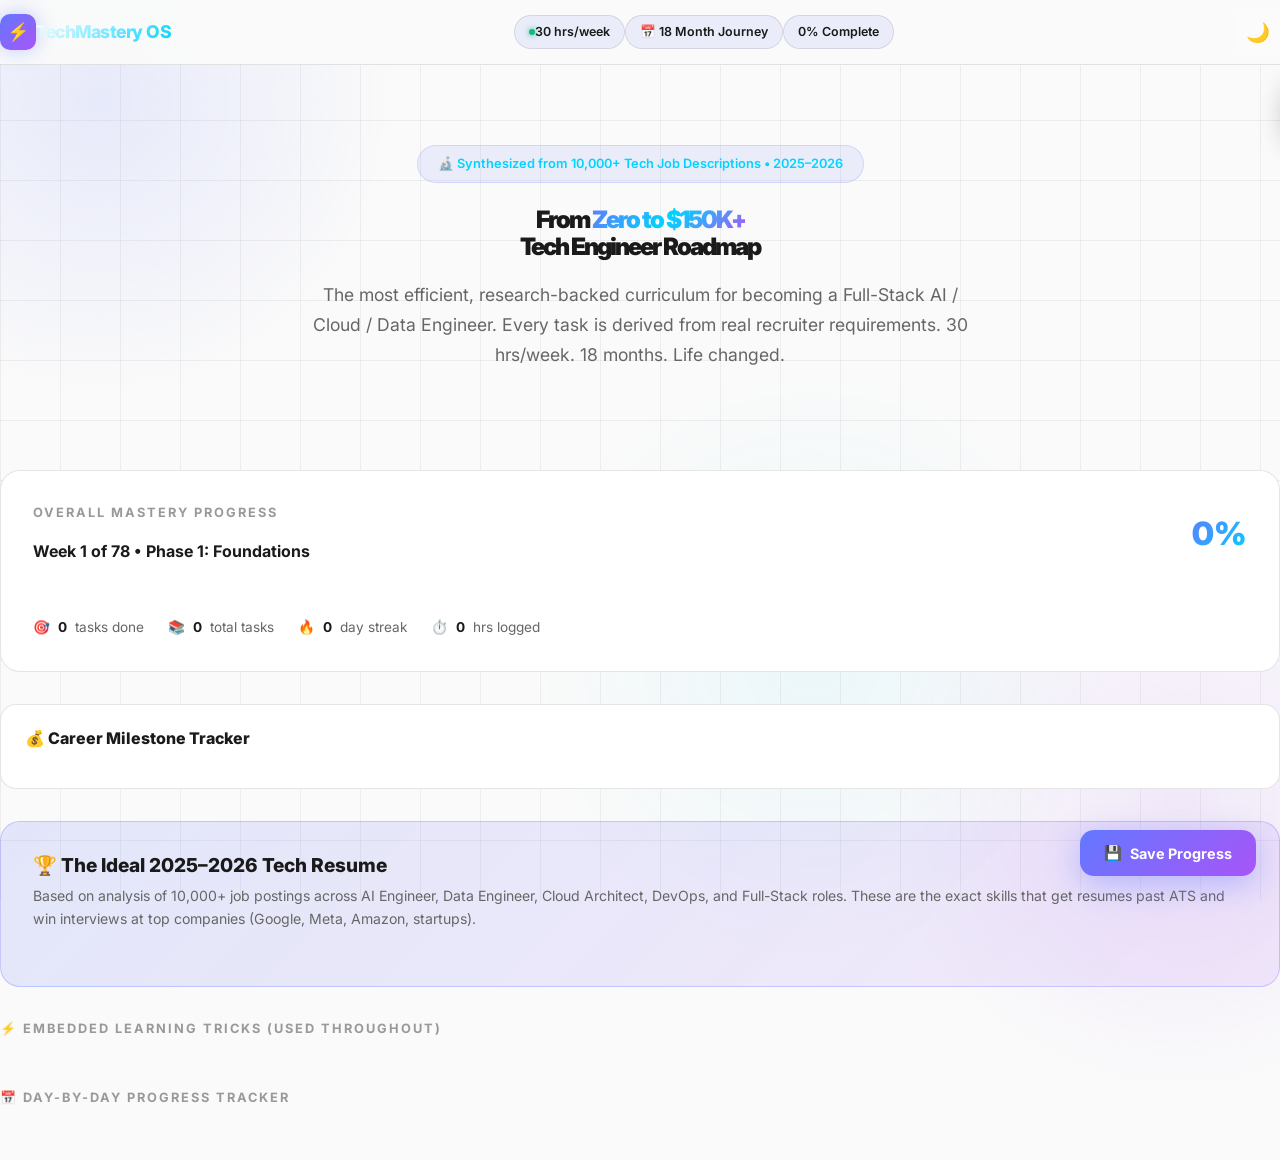
==== index.html @ 1a25169f "refactor: Modularize codebase into organized components..." ====
<!DOCTYPE html>
<html lang="en">
<head>
  <meta charset="UTF-8" />
  <meta name="viewport" content="width=device-width, initial-scale=1.0" />
  <meta name="description" content="Day-by-day tech learning tracker built from analysis of 10,000+ job descriptions. Go from zero to professional tech engineer in 18 months at 30hrs/week." />
  <title>Tech Mastery Tracker | From Zero to $150K+ Engineer</title>
  
  <!-- Fonts -->
  <link rel="preconnect" href="https://fonts.googleapis.com" />
  <link href="https://fonts.googleapis.com/css2?family=Inter:wght@300;400;500;600;700;800;900&family=JetBrains+Mono:wght@400;500;700&display=swap" rel="stylesheet" />
  
  <!-- Stylesheets -->
  <link rel="stylesheet" href="base.css" />
  <link rel="stylesheet" href="layout.css" />
  <link rel="stylesheet" href="components.css" />
  <link rel="stylesheet" href="animations.css" />
  <link rel="stylesheet" href="theme.css" />
  <link rel="stylesheet" href="responsive.css" />
</head>
<body>

<!-- Background Elements -->
<div class="bg-grid"></div>
<div class="bg-glow bg-glow-1"></div>
<div class="bg-glow bg-glow-2"></div>
<div class="bg-glow bg-glow-3"></div>

<!-- Toast Notification -->
<div class="toast" id="toast" role="status" aria-live="polite">✅ Progress saved!</div>

<!-- Header -->
<header role="banner">
  <div class="header-inner">
    <div class="logo">
      <div class="logo-icon">⚡</div>
      <span class="logo-text">TechMastery OS</span>
    </div>
    <div class="header-stats">
      <div class="stat-chip"><span class="dot"></span> 30 hrs/week</div>
      <div class="stat-chip">📅 18 Month Journey</div>
      <div class="stat-chip" id="headerProgress">0% Complete</div>
    </div>
    <button class="theme-toggle" id="themeToggle" aria-label="Toggle dark/light mode">
      <span class="theme-icon">🌙</span>
    </button>
  </div>
</header>

<!-- Main Content -->
<div class="container">

  <!-- Hero Section -->
  <section class="hero" role="main">
    <div class="hero-badge">🔬 Synthesized from 10,000+ Tech Job Descriptions • 2025–2026</div>
    <h1>From <span class="gradient">Zero to $150K+</span><br/>Tech Engineer Roadmap</h1>
    <p>The most efficient, research-backed curriculum for becoming a Full-Stack AI / Cloud / Data Engineer. Every task is derived from real recruiter requirements. 30 hrs/week. 18 months. Life changed.</p>
  </section>

  <!-- Overall Progress -->
  <div class="overall-progress">
    <div class="progress-header">
      <div>
        <div class="section-title">Overall Mastery Progress</div>
        <div class="progress-title" id="progressLabel">Week 1 of 78 • Phase 1: Foundations</div>
      </div>
      <div class="progress-pct" id="progressPct">0%</div>
    </div>
    <div class="progress-bar-wrap">
      <div class="progress-bar-fill" id="progressBar" style="width:0%"></div>
    </div>
    <div class="progress-meta">
      <div class="progress-meta-item">🎯 <strong id="completedTasks">0</strong> tasks done</div>
      <div class="progress-meta-item">📚 <strong id="totalTasks">0</strong> total tasks</div>
      <div class="progress-meta-item">🔥 <strong id="streakCount">0</strong> day streak</div>
      <div class="progress-meta-item">⏱️ <strong id="hoursLogged">0</strong> hrs logged</div>
    </div>
  </div>

  <!-- Salary Milestones -->
  <div class="salary-track">
    <h3>💰 Career Milestone Tracker</h3>
    <div class="milestones" id="milestoneGrid"></div>
  </div>

  <!-- Resume Skills Banner -->
  <div class="resume-banner">
    <h2>🏆 The Ideal 2025–2026 Tech Resume</h2>
    <p>Based on analysis of 10,000+ job postings across AI Engineer, Data Engineer, Cloud Architect, DevOps, and Full-Stack roles. These are the exact skills that get resumes past ATS and win interviews at top companies (Google, Meta, Amazon, startups).</p>
    <div class="skills-grid" id="skillsGrid"></div>
  </div>

  <!-- Learning Tricks -->
  <div class="section-title">⚡ Embedded Learning Tricks (Used Throughout)</div>
  <div class="tricks-grid" id="tricksGrid"></div>

  <!-- Phase Tabs -->
  <div class="section-title">📅 Day-by-Day Progress Tracker</div>
  <div class="tabs-wrap" id="tabsWrap"></div>

  <!-- Phase Content -->
  <div id="phaseContent"></div>

</div>

<!-- Floating Save Button -->
<button class="floating-save" id="saveBtn" aria-label="Save progress">
  <span class="save-pulse">💾</span> Save Progress
</button>

<!-- Scripts -->
<script src="js/utils.js"></script>
<script src="js/storage.js"></script>
<script src="js/ui.js"></script>
<script src="js/tracker.js"></script>
</body>
</html>
---- base.css ----
/* ═══════════════════════════════════════════════════════════════
   BASE STYLES - Core typography, resets, and CSS variables
   ═══════════════════════════════════════════════════════════════ */

:root {
  --bg-primary: #05070f;
  --bg-secondary: #0b0f1e;
  --bg-card: #0f1629;
  --bg-card-hover: #141c35;
  --border: rgba(99, 120, 255, 0.15);
  --border-glow: rgba(99, 120, 255, 0.4);
  --accent-blue: #6378ff;
  --accent-cyan: #00d4ff;
  --accent-violet: #a855f7;
  --accent-green: #10b981;
  --accent-orange: #f59e0b;
  --accent-red: #ef4444;
  --text-primary: #e8eaf6;
  --text-secondary: #8892b0;
  --text-muted: #4a5568;
  --phase1: #6378ff;
  --phase2: #00d4ff;
  --phase3: #a855f7;
  --phase4: #10b981;
  --phase5: #f59e0b;
  --phase6: #ef4444;
  --font-primary: 'Inter', sans-serif;
  --font-mono: 'JetBrains Mono', monospace;
  --transition-fast: 0.15s ease;
  --transition-base: 0.2s ease;
  --transition-smooth: 0.3s cubic-bezier(0.4, 0, 0.2, 1);
}

* { box-sizing: border-box; margin: 0; padding: 0; }

html { scroll-behavior: smooth; -webkit-font-smoothing: antialiased; -moz-osx-font-smoothing: grayscale; }

body {
  font-family: var(--font-primary);
  background: var(--bg-primary);
  color: var(--text-primary);
  min-height: 100vh;
  overflow-x: hidden;
  line-height: 1.6;
}

h1, h2, h3, h4, h5, h6 { line-height: 1.2; font-weight: 700; }

a { color: var(--accent-blue); text-decoration: none; transition: color var(--transition-base); }
a:hover { color: var(--accent-cyan); }
a:focus-visible { outline: 2px solid var(--accent-blue); outline-offset: 2px; }

button, [role="button"] { font-family: inherit; border: none; background: none; cursor: pointer; transition: all var(--transition-base); }
button:focus-visible { outline: 2px solid var(--accent-blue); outline-offset: 2px; }

img { max-width: 100%; height: auto; display: block; }

::-webkit-scrollbar { width: 8px; height: 8px; }
::-webkit-scrollbar-track { background: var(--bg-secondary); }
::-webkit-scrollbar-thumb { background: var(--border-glow); border-radius: 4px; }
::-webkit-scrollbar-thumb:hover { background: var(--accent-blue); }

.hidden { display: none !important; }

.gradient {
  background: linear-gradient(135deg, var(--accent-blue), var(--accent-cyan), var(--accent-violet));
  -webkit-background-clip: text;
  -webkit-text-fill-color: transparent;
  background-clip: text;
}
---- layout.css ----
/* ═══════════════════════════════════════════════════════════════
   LAYOUT STYLES - Grid, containers, header, footer
   ═══════════════════════════════════════════════════════════════ */

/* Animated Background */
.bg-grid {
  position: fixed;
  inset: 0;
  background-image:
    linear-gradient(rgba(99,120,255,0.04) 1px, transparent 1px),
    linear-gradient(90deg, rgba(99,120,255,0.04) 1px, transparent 1px);
  background-size: 60px 60px;
  z-index: 0;
  pointer-events: none;
}

.bg-glow {
  position: fixed;
  width: 600px;
  height: 600px;
  border-radius: 50%;
  pointer-events: none;
  z-index: 0;
}

.bg-glow-1 { top: -200px; left: -200px; background: radial-gradient(circle, rgba(99,120,255,0.12) 0%, transparent 70%); }
.bg-glow-2 { bottom: -200px; right: -200px; background: radial-gradient(circle, rgba(168,85,247,0.1) 0%, transparent 70%); }
.bg-glow-3 { top: 40%; left: 40%; background: radial-gradient(circle, rgba(0,212,255,0.06) 0%, transparent 70%); }

/* Main Container */
.container {
  position: relative;
  z-index: 1;
  max-width: 1400px;
  margin: 0 auto;
  padding: 0 var(--spacing-lg);
}

@media (max-width: 768px) {
  .container {
    padding: 0 var(--spacing-md);
  }
}

/* Header */
header {
  background: rgba(5,7,15,0.9);
  backdrop-filter: blur(20px);
  border-bottom: 1px solid var(--border);
  position: sticky;
  top: 0;
  z-index: 100;
  padding: 0 var(--spacing-lg);
}

.header-inner {
  max-width: 1400px;
  margin: 0 auto;
  display: flex;
  align-items: center;
  justify-content: space-between;
  height: 64px;
}

/* Logo */
.logo {
  display: flex;
  align-items: center;
  gap: var(--spacing-md);
  font-weight: 800;
  font-size: 1.1rem;
  letter-spacing: -0.5px;
}

.logo-icon {
  width: 36px;
  height: 36px;
  background: linear-gradient(135deg, var(--accent-blue), var(--accent-violet));
  border-radius: 10px;
  display: flex;
  align-items: center;
  justify-content: center;
  font-size: 18px;
  box-shadow: 0 0 20px rgba(99,120,255,0.4);
  flex-shrink: 0;
}

.logo-text {
  background: linear-gradient(135deg, #fff, var(--accent-cyan));
  -webkit-background-clip: text;
  -webkit-text-fill-color: transparent;
  background-clip: text;
}

/* Header Stats */
.header-stats {
  display: flex;
  gap: var(--spacing-lg);
  align-items: center;
}

.stat-chip {
  display: flex;
  align-items: center;
  gap: var(--spacing-sm);
  background: rgba(99,120,255,0.1);
  border: 1px solid var(--border);
  border-radius: 20px;
  padding: 6px 14px;
  font-size: 0.78rem;
  font-weight: 600;
}

.stat-chip .dot {
  width: 6px;
  height: 6px;
  border-radius: 50%;
  background: var(--accent-green);
  box-shadow: 0 0 6px var(--accent-green);
  animation: pulse 2s infinite;
}

/* Theme Toggle */
.theme-toggle {
  background: rgba(255,255,255,0.1);
  border-radius: var(--radius-md);
  padding: 6px 10px;
  font-size: 1.2rem;
  transition: all var(--transition-base);
}

.theme-toggle:hover {
  background: rgba(99,120,255,0.2);
}

/* Responsive Header */
@media (max-width: 768px) {
  .header-inner {
    height: 56px;
  }
  
  .header-stats {
    display: none;
  }
  
  .stat-chip {
    padding: 4px 10px;
    font-size: 0.7rem;
  }
}

/* Hero Section */
.hero {
  padding: 80px 0 60px;
  text-align: center;
  position: relative;
  z-index: 1;
}

.hero h1 {
  font-weight: 900;
  line-height: 1.1;
  letter-spacing: -2px;
  margin-bottom: 20px;
  animation: fadeInUp 0.6s 0.1s both ease;
}

.hero p {
  font-size: 1.1rem;
  color: var(--text-secondary);
  max-width: 660px;
  margin: 0 auto 40px;
  line-height: 1.7;
  animation: fadeInUp 0.6s 0.2s both ease;
}

@media (max-width: 768px) {
  .hero {
    padding: 60px 0 40px;
  }
  
  .hero h1 {
    font-size: 2rem;
  }
  
  .hero p {
    font-size: 1rem;
  }
}

/* Section Title */
.section-title {
  font-size: 0.8rem;
  font-weight: 700;
  text-transform: uppercase;
  letter-spacing: 2px;
  color: var(--text-muted);
  margin-bottom: 16px;
}
---- components.css ----
/* ═══════════════════════════════════════════════════════════════
   COMPONENT STYLES - Buttons, cards, badges, tags, lists
   ═══════════════════════════════════════════════════════════════ */

/* Hero Badge */
.hero-badge {
  display: inline-flex;
  align-items: center;
  gap: 8px;
  background: rgba(99,120,255,0.1);
  border: 1px solid var(--border-glow);
  border-radius: 20px;
  padding: 8px 20px;
  font-size: 0.8rem;
  font-weight: 600;
  color: var(--accent-cyan);
  margin-bottom: 24px;
  animation: fadeInDown 0.6s ease;
}

/* Overall Progress */
.overall-progress {
  background: var(--bg-card);
  border: 1px solid var(--border);
  border-radius: 20px;
  padding: 32px;
  margin-bottom: 32px;
  animation: fadeInUp 0.6s 0.3s both ease;
}

.progress-header {
  display: flex;
  justify-content: space-between;
  align-items: center;
  margin-bottom: 20px;
  flex-wrap: wrap;
  gap: 12px;
}

.progress-title {
  font-size: 1rem;
  font-weight: 700;
  color: var(--text-primary);
}

.progress-pct {
  font-size: 2rem;
  font-weight: 900;
  background: linear-gradient(135deg, var(--accent-blue), var(--accent-cyan));
  -webkit-background-clip: text;
  -webkit-text-fill-color: transparent;
  background-clip: text;
}

.progress-bar-wrap {
  background: rgba(255,255,255,0.05);
  border-radius: 99px;
  height: 12px;
  overflow: hidden;
  margin-bottom: 20px;
}

.progress-bar-fill {
  height: 100%;
  border-radius: 99px;
  background: linear-gradient(90deg, var(--accent-blue), var(--accent-cyan));
  box-shadow: 0 0 20px rgba(0,212,255,0.4);
  transition: width 0.8s cubic-bezier(0.4,0,0.2,1);
}

.progress-meta {
  display: flex;
  gap: 24px;
  flex-wrap: wrap;
}

.progress-meta-item {
  display: flex;
  align-items: center;
  gap: 8px;
  font-size: 0.85rem;
  color: var(--text-secondary);
}

.progress-meta-item strong {
  color: var(--text-primary);
  font-weight: 700;
}

/* Resume Banner */
.resume-banner {
  background: linear-gradient(135deg, rgba(99,120,255,0.15), rgba(168,85,247,0.1));
  border: 1px solid rgba(99,120,255,0.3);
  border-radius: 20px;
  padding: 32px;
  margin-bottom: 32px;
  animation: fadeInUp 0.6s 0.2s both ease;
}

.resume-banner h2 {
  font-size: 1.2rem;
  font-weight: 800;
  margin-bottom: 8px;
}

.resume-banner p {
  color: var(--text-secondary);
  font-size: 0.88rem;
  margin-bottom: 24px;
  line-height: 1.6;
}

/* Skills Grid */
.skills-grid {
  display: grid;
  grid-template-columns: repeat(auto-fill, minmax(200px, 1fr));
  gap: 16px;
}

.skill-category {
  background: rgba(0,0,0,0.3);
  border-radius: 12px;
  padding: 16px;
  border: 1px solid var(--border);
}

.skill-category h4 {
  font-size: 0.72rem;
  font-weight: 700;
  text-transform: uppercase;
  letter-spacing: 1.5px;
  margin-bottom: 10px;
}

.skill-tags {
  display: flex;
  flex-wrap: wrap;
  gap: 6px;
}

.skill-tag {
  font-size: 0.73rem;
  font-weight: 600;
  padding: 3px 10px;
  border-radius: 99px;
  background: rgba(255,255,255,0.07);
  border: 1px solid rgba(255,255,255,0.1);
  color: var(--text-secondary);
  font-family: var(--font-mono);
}

.skill-tag.hot {
  background: rgba(99,120,255,0.15);
  border-color: rgba(99,120,255,0.3);
  color: var(--accent-cyan);
}

/* Tricks Grid */
.tricks-grid {
  display: grid;
  grid-template-columns: repeat(auto-fill, minmax(240px, 1fr));
  gap: 16px;
  margin-bottom: 32px;
}

.trick-card {
  background: var(--bg-card);
  border: 1px solid var(--border);
  border-radius: 16px;
  padding: 20px;
  transition: transform var(--transition-base), border-color var(--transition-base), box-shadow var(--transition-base);
}

.trick-card:hover {
  transform: translateY(-3px);
  border-color: var(--border-glow);
  box-shadow: 0 8px 32px rgba(99,120,255,0.15);
}

.trick-icon {
  font-size: 1.8rem;
  margin-bottom: 12px;
}

.trick-card h4 {
  font-size: 0.9rem;
  font-weight: 700;
  margin-bottom: 6px;
}

.trick-card p {
  font-size: 0.8rem;
  color: var(--text-secondary);
  line-height: 1.6;
}

/* Tabs */
.tabs-wrap {
  display: flex;
  gap: 8px;
  overflow-x: auto;
  padding-bottom: 4px;
  margin-bottom: 32px;
  scrollbar-width: thin;
  scrollbar-color: var(--border-glow) transparent;
}

.tabs-wrap::-webkit-scrollbar {
  height: 4px;
}

.tabs-wrap::-webkit-scrollbar-track {
  background: transparent;
}

.tabs-wrap::-webkit-scrollbar-thumb {
  background: var(--border-glow);
  border-radius: 2px;
}

.tab-btn {
  flex-shrink: 0;
  padding: 10px 20px;
  border-radius: 10px;
  border: 1px solid var(--border);
  background: var(--bg-card);
  color: var(--text-secondary);
  font-size: 0.83rem;
  font-weight: 600;
  cursor: pointer;
  transition: all var(--transition-base);
  white-space: nowrap;
}

.tab-btn:hover {
  color: var(--text-primary);
  border-color: var(--border-glow);
}

.tab-btn.active {
  background: linear-gradient(135deg, var(--accent-blue), var(--accent-violet));
  border-color: transparent;
  color: white;
  box-shadow: 0 4px 20px rgba(99,120,255,0.3);
}

/* Salary Track */
.salary-track {
  background: var(--bg-card);
  border: 1px solid var(--border);
  border-radius: 16px;
  padding: 24px;
  margin-bottom: 32px;
}

.salary-track h3 {
  font-size: 1rem;
  font-weight: 800;
  margin-bottom: 16px;
}

.milestones {
  display: grid;
  grid-template-columns: repeat(auto-fill, minmax(200px, 1fr));
  gap: 12px;
}

.milestone {
  background: rgba(0,0,0,0.3);
  border-radius: 12px;
  padding: 16px;
  border: 1px solid var(--border);
  position: relative;
  overflow: hidden;
}

.milestone.unlocked {
  border-color: rgba(16,185,129,0.3);
}

.milestone-phase {
  font-size: 0.68rem;
  font-weight: 700;
  text-transform: uppercase;
  letter-spacing: 1px;
  margin-bottom: 4px;
}

.milestone-title {
  font-size: 0.85rem;
  font-weight: 700;
  margin-bottom: 4px;
}

.milestone-salary {
  font-size: 1.2rem;
  font-weight: 900;
}

.milestone-time {
  font-size: 0.72rem;
  color: var(--text-muted);
  margin-top: 4px;
}

.milestone-lock {
  position: absolute;
  top: 12px;
  right: 12px;
  font-size: 1rem;
  opacity: 0.4;
}

/* Floating Save Button */
.floating-save {
  position: fixed;
  bottom: 24px;
  right: 24px;
  z-index: 200;
  background: linear-gradient(135deg, var(--accent-blue), var(--accent-violet));
  border: none;
  border-radius: 14px;
  padding: 14px 24px;
  color: white;
  font-weight: 700;
  font-size: 0.9rem;
  cursor: pointer;
  box-shadow: 0 8px 32px rgba(99,120,255,0.4);
  display: flex;
  align-items: center;
  gap: 8px;
  transition: transform var(--transition-base), box-shadow var(--transition-base);
}

.floating-save:hover {
  transform: translateY(-2px);
  box-shadow: 0 12px 40px rgba(99,120,255,0.5);
}

.save-pulse {
  animation: savePulse 2s infinite;
}

@keyframes savePulse {
  0%, 100% { opacity: 1; }
  50% { opacity: 0.6; }
}

/* Toast Notification */
.toast {
  position: fixed;
  top: 80px;
  right: 24px;
  z-index: 300;
  background: var(--bg-card);
  border: 1px solid var(--accent-green);
  border-radius: 12px;
  padding: 14px 20px;
  color: var(--accent-green);
  font-weight: 600;
  font-size: 0.88rem;
  display: flex;
  align-items: center;
  gap: 10px;
  box-shadow: 0 8px 32px rgba(0,0,0,0.4);
  transform: translateX(120%);
  transition: transform 0.3s cubic-bezier(0.4,0,0.2,1);
}

.toast.show {
  transform: translateX(0);
}

/* Tab Panels */
.tab-panel {
  display: none;
}

.tab-panel.active {
  display: block;
}
---- animations.css ----
/* ═══════════════════════════════════════════════════════════════
   ANIMATIONS - Keyframes and animation utilities
   ═══════════════════════════════════════════════════════════════ */

@keyframes fadeInUp {
  from {
    opacity: 0;
    transform: translateY(24px);
  }
  to {
    opacity: 1;
    transform: translateY(0);
  }
}

@keyframes fadeInDown {
  from {
    opacity: 0;
    transform: translateY(-16px);
  }
  to {
    opacity: 1;
    transform: translateY(0);
  }
}

@keyframes pulse {
  0%, 100% {
    opacity: 1;
    transform: scale(1);
  }
  50% {
    opacity: 0.6;
    transform: scale(0.8);
  }
}

@keyframes expandIn {
  from {
    opacity: 0;
    transform: translateY(-6px);
  }
  to {
    opacity: 1;
    transform: translateY(0);
  }
}

@keyframes slideIn {
  from {
    opacity: 0;
    transform: translateX(-10px);
  }
  to {
    opacity: 1;
    transform: translateX(0);
  }
}

@keyframes scaleIn {
  from {
    opacity: 0;
    transform: scale(0.95);
  }
  to {
    opacity: 1;
    transform: scale(1);
  }
}

/* Respect prefers-reduced-motion */
@media (prefers-reduced-motion: reduce) {
  *,
  *::before,
  *::after {
    animation-duration: 0.01ms !important;
    animation-iteration-count: 1 !important;
    transition-duration: 0.01ms !important;
    scroll-behavior: auto !important;
  }
}

/* Phase Header */
.phase-header {
  display: flex;
  align-items: flex-start;
  gap: 20px;
  background: var(--bg-card);
  border: 1px solid var(--border);
  border-radius: 16px;
  padding: 24px;
  margin-bottom: 24px;
}

.phase-badge {
  min-width: 56px;
  height: 56px;
  border-radius: 14px;
  display: flex;
  align-items: center;
  justify-content: center;
  font-size: 1.6rem;
  font-weight: 900;
  flex-shrink: 0;
}

.phase-meta h3 {
  font-size: 1.2rem;
  font-weight: 800;
  margin-bottom: 4px;
}

.phase-meta p {
  color: var(--text-secondary);
  font-size: 0.85rem;
  line-height: 1.6;
}

.phase-chips {
  display: flex;
  flex-wrap: wrap;
  gap: 8px;
  margin-top: 12px;
}

.phase-chip {
  font-size: 0.75rem;
  font-weight: 600;
  padding: 4px 12px;
  border-radius: 20px;
}

/* Week Card */
.week-card {
  background: var(--bg-card);
  border: 1px solid var(--border);
  border-radius: 16px;
  margin-bottom: 16px;
  overflow: hidden;
  transition: border-color var(--transition-base), box-shadow var(--transition-base);
}

.week-card:hover {
  border-color: var(--border-glow);
  box-shadow: 0 4px 24px rgba(99,120,255,0.1);
}

.week-card.completed {
  border-color: rgba(16,185,129,0.3);
}

.week-header {
  display: flex;
  align-items: center;
  gap: 16px;
  padding: 18px 24px;
  cursor: pointer;
  transition: background var(--transition-fast);
}

.week-header:hover {
  background: rgba(255,255,255,0.02);
}

.week-num {
  min-width: 44px;
  height: 44px;
  border-radius: 12px;
  display: flex;
  align-items: center;
  justify-content: center;
  font-size: 0.8rem;
  font-weight: 800;
  font-family: var(--font-mono);
  flex-shrink: 0;
}

.week-title {
  flex: 1;
}

.week-title h4 {
  font-size: 0.95rem;
  font-weight: 700;
  margin-bottom: 2px;
}

.week-title p {
  font-size: 0.78rem;
  color: var(--text-secondary);
}

.week-progress {
  display: flex;
  align-items: center;
  gap: 10px;
  min-width: 100px;
}

.week-pct {
  font-size: 0.82rem;
  font-weight: 700;
  color: var(--text-secondary);
  min-width: 36px;
  text-align: right;
}

.week-bar {
  flex: 1;
  height: 6px;
  background: rgba(255,255,255,0.06);
  border-radius: 99px;
  overflow: hidden;
}

.week-bar-fill {
  height: 100%;
  border-radius: 99px;
  transition: width 0.5s ease;
}

.chevron {
  transition: transform var(--transition-base);
  color: var(--text-muted);
  font-size: 1rem;
}

.week-card.open .chevron {
  transform: rotate(90deg);
}

/* Day List */
.day-list {
  border-top: 1px solid var(--border);
}

.day-item {
  flex-direction: column;
  align-items: stretch;
  padding: 0;
  cursor: default;
}

.day-item:hover {
  background: transparent;
}

.day-item-header {
  display: flex;
  align-items: flex-start;
  gap: 16px;
  padding: 16px 24px 16px 60px;
  cursor: pointer;
  transition: background var(--transition-fast);
}

.day-item-header:hover {
  background: rgba(255,255,255,0.025);
}

.day-expand-panel {
  display: none;
  border-top: 1px solid rgba(255,255,255,0.05);
  padding: 20px 24px 24px 84px;
  background: rgba(0,0,0,0.25);
  animation: expandIn 0.22s ease;
}

.day-item.open .day-expand-panel {
  display: block;
}

.day-check {
  min-width: 22px;
  height: 22px;
  border-radius: 6px;
  border: 2px solid rgba(255,255,255,0.15);
  cursor: pointer;
  display: flex;
  align-items: center;
  justify-content: center;
  transition: all var(--transition-base);
  flex-shrink: 0;
  margin-top: 1px;
  background: transparent;
}

.day-check:hover {
  border-color: var(--accent-blue);
  background: rgba(99,120,255,0.1);
}

.day-check.done {
  background: var(--accent-green);
  border-color: var(--accent-green);
}

.day-check.done::after {
  content: '✓';
  color: white;
  font-size: 13px;
  font-weight: 800;
}

.day-content {
  flex: 1;
}

.day-header-row {
  display: flex;
  align-items: center;
  gap: 8px;
  flex-wrap: wrap;
  margin-bottom: 4px;
}

.day-label {
  font-size: 0.72rem;
  font-weight: 700;
  text-transform: uppercase;
  letter-spacing: 1px;
  color: var(--text-muted);
  font-family: var(--font-mono);
}

.day-title {
  font-size: 0.9rem;
  font-weight: 600;
  color: var(--text-primary);
}

.day-tags {
  display: flex;
  flex-wrap: wrap;
  gap: 5px;
  margin-top: 6px;
}

.day-tag {
  font-size: 0.68rem;
  font-weight: 600;
  padding: 2px 8px;
  border-radius: 6px;
  font-family: var(--font-mono);
}

.tag-learn { background: rgba(99,120,255,0.15); color: #a5b4fc; }
.tag-build { background: rgba(16,185,129,0.15); color: #6ee7b7; }
.tag-practice { background: rgba(245,158,11,0.15); color: #fcd34d; }
.tag-deploy { background: rgba(168,85,247,0.15); color: #d8b4fe; }
.tag-project { background: rgba(239,68,68,0.15); color: #fca5a5; }
.tag-review { background: rgba(0,212,255,0.15); color: #67e8f9; }

.day-desc {
  font-size: 0.8rem;
  color: var(--text-secondary);
  margin-top: 6px;
  line-height: 1.6;
}

.day-trick {
  font-size: 0.75rem;
  color: var(--accent-orange);
  margin-top: 4px;
}

.day-trick::before {
  content: '💡 ';
}

.day-hours {
  font-size: 0.72rem;
  color: var(--text-muted);
  margin-left: auto;
  font-family: var(--font-mono);
  padding-left: 16px;
  white-space: nowrap;
}

.day-chevron {
  font-size: 0.65rem;
  color: var(--text-muted);
  flex-shrink: 0;
  margin-top: 4px;
  transition: transform var(--transition-base);
}

.day-item.open .day-chevron {
  transform: rotate(90deg);
}

/* Expand Grid */
.expand-grid {
  display: grid;
  grid-template-columns: 1fr 1fr;
  gap: 14px;
  margin-top: 4px;
}

.expand-section {
  background: rgba(255,255,255,0.03);
  border: 1px solid rgba(255,255,255,0.07);
  border-radius: 12px;
  padding: 14px 16px;
}

.expand-section.full {
  grid-column: 1/-1;
}

.expand-sec-title {
  font-size: 0.67rem;
  font-weight: 800;
  text-transform: uppercase;
  letter-spacing: 1.5px;
  color: var(--text-muted);
  margin-bottom: 12px;
  display: flex;
  align-items: center;
  gap: 6px;
}

/* Schedule */
.sched-list {
  display: flex;
  flex-direction: column;
  gap: 7px;
}

.sched-block {
  display: flex;
  align-items: flex-start;
  gap: 10px;
}

.sched-time {
  font-size: 0.68rem;
  font-weight: 700;
  font-family: var(--font-mono);
  color: var(--accent-cyan);
  min-width: 110px;
  flex-shrink: 0;
  padding-top: 1px;
}

.sched-task {
  font-size: 0.78rem;
  color: var(--text-secondary);
  line-height: 1.5;
}

/* Sub-tasks */
.subtask-list {
  display: flex;
  flex-direction: column;
  gap: 9px;
}

.subtask-item {
  display: flex;
  align-items: flex-start;
  gap: 10px;
}

.sub-check {
  min-width: 18px;
  height: 18px;
  border-radius: 5px;
  border: 2px solid rgba(255,255,255,0.14);
  cursor: pointer;
  flex-shrink: 0;
  margin-top: 1px;
  display: flex;
  align-items: center;
  justify-content: center;
  font-size: 11px;
  font-weight: 800;
  transition: all var(--transition-base);
  background: transparent;
  color: transparent;
}

.sub-check:hover {
  border-color: var(--accent-blue);
  background: rgba(99,120,255,0.12);
}

.sub-check.done {
  background: var(--accent-green);
  border-color: var(--accent-green);
  color: white;
}

.sub-text {
  font-size: 0.8rem;
  color: var(--text-secondary);
  line-height: 1.55;
}

.sub-text.done {
  text-decoration: line-through;
  opacity: 0.45;
}

/* Commands */
.cmd-wrap {
  display: flex;
  flex-direction: column;
  gap: 6px;
}

.cmd-block {
  display: flex;
  align-items: flex-start;
  gap: 8px;
  background: rgba(0,0,0,0.55);
  border: 1px solid rgba(255,255,255,0.08);
  border-radius: 8px;
  padding: 10px 12px;
  font-family: var(--font-mono);
  font-size: 0.73rem;
  color: #86efac;
  overflow-x: auto;
}

.cmd-prompt {
  color: var(--accent-blue);
  user-select: none;
  flex-shrink: 0;
}

/* Resources */
.res-list {
  display: flex;
  flex-direction: column;
  gap: 8px;
}

.res-item {
  display: flex;
  align-items: center;
  gap: 10px;
  padding: 8px 10px;
  border-radius: 8px;
  background: rgba(255,255,255,0.03);
  border: 1px solid rgba(255,255,255,0.06);
  transition: border-color var(--transition-base), background var(--transition-base);
}

.res-item:hover {
  border-color: rgba(99,120,255,0.3);
  background: rgba(99,120,255,0.06);
}

.res-icon {
  font-size: 1.1rem;
  flex-shrink: 0;
}

.res-info {
  flex: 1;
  min-width: 0;
}

.res-title {
  font-size: 0.78rem;
  font-weight: 600;
  color: var(--text-primary);
  white-space: nowrap;
  overflow: hidden;
  text-overflow: ellipsis;
}

.res-type {
  font-size: 0.65rem;
  color: var(--text-muted);
  font-family: var(--font-mono);
}

.res-badge {
  font-size: 0.62rem;
  font-weight: 700;
  padding: 2px 7px;
  border-radius: 99px;
  background: rgba(99,120,255,0.15);
  color: var(--accent-blue);
  white-space: nowrap;
  flex-shrink: 0;
}

/* Deliverable */
.deliverable-box {
  background: linear-gradient(135deg, rgba(16,185,129,0.08), rgba(99,120,255,0.08));
  border: 1px solid rgba(16,185,129,0.25);
  border-radius: 10px;
  padding: 14px 16px;
  font-size: 0.82rem;
  color: var(--text-primary);
  line-height: 1.65;
}

.deliverable-box .del-label {
  font-size: 0.67rem;
  font-weight: 800;
  text-transform: uppercase;
  letter-spacing: 1.5px;
  color: var(--accent-green);
  margin-bottom: 6px;
}
---- theme.css ----
/* ═══════════════════════════════════════════════════════════════
   THEME STYLES - Dark/Light mode and theme variants
   ═══════════════════════════════════════════════════════════════ */

/* Default Dark Theme */
html {
  color-scheme: dark light;
}

/* Light Theme - Class-based Toggle */
html.light-mode {
  --bg-primary: #fafafa;
  --bg-secondary: #f5f5f5;
  --bg-card: #ffffff;
  --border: rgba(0, 0, 0, 0.1);
  --border-glow: rgba(99, 120, 255, 0.2);
  --text-primary: #1a1a1a;
  --text-secondary: #666666;
  --text-muted: #999999;
  color-scheme: light dark;
}

html.light-mode header {
  background: rgba(250, 250, 250, 0.95);
  border-bottom-color: rgba(0, 0, 0, 0.1);
}

html.light-mode .bg-grid {
  background-image:
    linear-gradient(rgba(0, 0, 0, 0.05) 1px, transparent 1px),
    linear-gradient(90deg, rgba(0, 0, 0, 0.05) 1px, transparent 1px);
}

html.light-mode .bg-glow-1 {
  background: radial-gradient(circle, rgba(99, 120, 255, 0.08) 0%, transparent 70%);
}

html.light-mode .bg-glow-2 {
  background: radial-gradient(circle, rgba(168, 85, 247, 0.06) 0%, transparent 70%);
}

html.light-mode .bg-glow-3 {
  background: radial-gradient(circle, rgba(0, 212, 255, 0.04) 0%, transparent 70%);
}

html.light-mode a {
  color: #3b82f6;
}

html.light-mode a:hover {
  color: #0ea5e9;
}

/* System Preference (prefers-color-scheme) */
@media (prefers-color-scheme: light) {
  :root {
    --bg-primary: #fafafa;
    --bg-secondary: #f5f5f5;
    --bg-card: #ffffff;
    --border: rgba(0, 0, 0, 0.1);
    --border-glow: rgba(99, 120, 255, 0.2);
    --text-primary: #1a1a1a;
    --text-secondary: #666666;
    --text-muted: #999999;
  }
  
  html {
    color-scheme: light dark;
  }
  
  header {
    background: rgba(250, 250, 250, 0.95);
  }
  
  .bg-grid {
    background-image:
      linear-gradient(rgba(0, 0, 0, 0.05) 1px, transparent 1px),
      linear-gradient(90deg, rgba(0, 0, 0, 0.05) 1px, transparent 1px);
  }
  
  a {
    color: #3b82f6;
  }
  
  a:hover {
    color: #0ea5e9;
  }
}

/* High Contrast Mode Support */
@media (prefers-contrast: more) {
  :root {
    --border: rgba(99, 120, 255, 0.3);
    --border-glow: rgba(99, 120, 255, 0.6);
  }
  
  button:focus-visible {
    outline-width: 3px;
  }
  
  a:focus-visible {
    outline-width: 3px;
  }
}

/* Reduced Transparency Mode */
@media (prefers-transparency: reduce) {
  header {
    background: var(--bg-secondary);
  }
  
  .trick-card {
    background: var(--bg-secondary);
  }
  
  .week-card {
    background: var(--bg-secondary);
  }
}

/* Dark Mode with Custom Accent Color */
[data-theme="dark"] {
  --accent-blue: #7c8aff;
  --accent-cyan: #00d4ff;
  --accent-violet: #b873ff;
}

/* High Saturation Theme */
[data-theme="saturated"] {
  --accent-blue: #5063ff;
  --accent-cyan: #00e6ff;
  --accent-violet: #b01fff;
  --accent-green: #00d966;
}

/* Accessibility: Focus Visible States */
:focus-visible {
  outline: 2px solid var(--accent-blue);
  outline-offset: 2px;
}

/* Tab focus indicator */
button:focus-visible {
  outline: 2px solid var(--accent-blue);
  outline-offset: 2px;
}

.tab-btn:focus-visible {
  outline: 2px solid var(--accent-blue);
  outline-offset: -2px;
}

.day-check:focus-visible {
  outline: 2px solid var(--accent-blue);
  outline-offset: 2px;
}

.sub-check:focus-visible {
  outline: 2px solid var(--accent-blue);
  outline-offset: 2px;
}

/* Enhanced Focus States for Keyboard Navigation */
.trick-card:focus-within {
  border-color: var(--border-glow);
  box-shadow: 0 0 0 3px rgba(99, 120, 255, 0.1);
}

.week-card:focus-within {
  border-color: var(--border-glow);
  box-shadow: 0 0 0 3px rgba(99, 120, 255, 0.1);
}

/* Scrollbar theming for different browsers */
::-webkit-scrollbar {
  width: 8px;
  height: 8px;
}

::-webkit-scrollbar-track {
  background: var(--bg-secondary);
}

::-webkit-scrollbar-thumb {
  background: var(--border-glow);
  border-radius: 4px;
}

::-webkit-scrollbar-thumb:hover {
  background: var(--accent-blue);
}

/* Firefox scrollbar */
* {
  scrollbar-color: var(--border-glow) var(--bg-secondary);
  scrollbar-width: thin;
}

/* Selection color */
::selection {
  background: var(--accent-blue);
  color: white;
}

::-moz-selection {
  background: var(--accent-blue);
  color: white;
}

/* Placeholder text */
::placeholder {
  color: var(--text-muted);
  opacity: 1;
}

::-ms-input-placeholder {
  color: var(--text-muted);
}

/* Input and textarea styling */
input,
textarea,
select {
  background: var(--bg-secondary);
  color: var(--text-primary);
  border: 1px solid var(--border);
  border-radius: var(--radius-md);
  padding: 8px 12px;
  font-family: inherit;
  font-size: 1rem;
}

input:focus,
textarea:focus,
select:focus {
  outline: none;
  border-color: var(--accent-blue);
  box-shadow: 0 0 0 3px rgba(99, 120, 255, 0.1);
}

/* Code block styling */
code,
pre {
  background: rgba(0, 0, 0, 0.3);
  color: #86efac;
  font-family: var(--font-mono);
}

code {
  padding: 2px 6px;
  border-radius: 4px;
  font-size: 0.9em;
}

pre {
  padding: 12px 16px;
  border-radius: 8px;
  overflow-x: auto;
  border: 1px solid var(--border);
}

/* Link styling in light mode */
html.light-mode a {
  color: #2563eb;
}

html.light-mode a:hover {
  color: #1d4ed8;
}

html.light-mode a:visited {
  color: #7c3aed;
}

/* Improve visual hierarchy in print */
@media print {
  :root {
    --bg-primary: white;
    --bg-card: white;
    --text-primary: black;
    --text-secondary: #333;
    --text-muted: #666;
    --border: #e0e0e0;
  }
}
---- responsive.css ----
/* ═══════════════════════════════════════════════════════════════
   RESPONSIVE - Mobile, tablet, and desktop optimizations
   ═══════════════════════════════════════════════════════════════ */

/* Tablet (768px and below) */
@media (max-width: 768px) {
  .hero h1 {
    font-size: 2rem;
  }
  
  .header-stats {
    display: none;
  }
  
  .day-item {
    padding-left: 24px;
  }
  
  .milestones {
    grid-template-columns: 1fr 1fr;
  }
  
  .expand-grid {
    grid-template-columns: 1fr;
  }
  
  .skills-grid {
    grid-template-columns: 1fr;
  }
  
  .tricks-grid {
    grid-template-columns: 1fr;
  }
  
  .progress-header {
    flex-direction: column;
    align-items: flex-start;
  }
  
  .phase-header {
    flex-direction: column;
  }
  
  .week-progress {
    width: 100%;
    margin-top: 8px;
  }
  
  .floating-save {
    bottom: 16px;
    right: 16px;
    padding: 12px 16px;
    font-size: 0.85rem;
  }
}

/* Small Mobile (480px and below) */
@media (max-width: 480px) {
  .container {
    padding: 0 var(--spacing-md);
  }
  
  .header-inner {
    height: 56px;
    flex-wrap: wrap;
    gap: var(--spacing-md);
  }
  
  .logo {
    gap: var(--spacing-sm);
    font-size: 1rem;
  }
  
  .logo-icon {
    width: 32px;
    height: 32px;
    font-size: 16px;
  }
  
  .hero {
    padding: 40px 0 30px;
  }
  
  .hero h1 {
    font-size: 1.5rem;
    margin-bottom: 16px;
  }
  
  .hero p {
    font-size: 0.95rem;
    margin-bottom: 24px;
  }
  
  .hero-badge {
    padding: 6px 12px;
    font-size: 0.7rem;
  }
  
  .overall-progress {
    padding: 16px;
    margin-bottom: 16px;
  }
  
  .progress-bar-wrap {
    height: 10px;
  }
  
  .progress-meta {
    gap: 12px;
    font-size: 0.75rem;
  }
  
  .progress-pct {
    font-size: 1.5rem;
  }
  
  .resume-banner {
    padding: 16px;
    margin-bottom: 16px;
  }
  
  .resume-banner h2 {
    font-size: 1rem;
  }
  
  .resume-banner p {
    font-size: 0.8rem;
    margin-bottom: 16px;
  }
  
  .skills-grid {
    gap: 12px;
  }
  
  .skill-category {
    padding: 12px;
  }
  
  .skill-tag {
    font-size: 0.7rem;
    padding: 2px 6px;
  }
  
  .tricks-grid {
    gap: 12px;
  }
  
  .trick-card {
    padding: 16px;
  }
  
  .trick-icon {
    font-size: 1.5rem;
  }
  
  .trick-card h4 {
    font-size: 0.85rem;
  }
  
  .trick-card p {
    font-size: 0.75rem;
  }
  
  .tabs-wrap {
    gap: 4px;
    margin-bottom: 16px;
  }
  
  .tab-btn {
    padding: 8px 12px;
    font-size: 0.75rem;
  }
  
  .salary-track {
    padding: 16px;
    margin-bottom: 16px;
  }
  
  .salary-track h3 {
    font-size: 0.95rem;
  }
  
  .milestones {
    gap: 8px;
    grid-template-columns: 1fr;
  }
  
  .milestone {
    padding: 12px;
  }
  
  .milestone-title {
    font-size: 0.8rem;
  }
  
  .milestone-salary {
    font-size: 1rem;
  }
  
  .phase-header {
    padding: 16px;
    gap: 12px;
  }
  
  .phase-badge {
    min-width: 48px;
    height: 48px;
    font-size: 1.4rem;
  }
  
  .phase-meta h3 {
    font-size: 1rem;
  }
  
  .phase-meta p {
    font-size: 0.8rem;
  }
  
  .week-card {
    margin-bottom: 12px;
  }
  
  .week-header {
    padding: 12px 16px;
    gap: 12px;
  }
  
  .week-num {
    min-width: 40px;
    height: 40px;
    font-size: 0.75rem;
  }
  
  .week-title h4 {
    font-size: 0.9rem;
  }
  
  .week-title p {
    font-size: 0.75rem;
  }
  
  .week-progress {
    min-width: 80px;
    gap: 6px;
  }
  
  .week-pct {
    font-size: 0.75rem;
    min-width: 32px;
  }
  
  .week-bar {
    height: 5px;
  }
  
  .day-item-header {
    padding: 12px 16px 12px 44px;
    gap: 12px;
  }
  
  .day-expand-panel {
    padding: 16px 16px 20px 44px;
  }
  
  .day-check {
    min-width: 20px;
    height: 20px;
  }
  
  .day-label {
    font-size: 0.7rem;
  }
  
  .day-title {
    font-size: 0.85rem;
  }
  
  .day-tag {
    font-size: 0.65rem;
    padding: 2px 6px;
  }
  
  .day-desc {
    font-size: 0.75rem;
  }
  
  .day-hours {
    font-size: 0.7rem;
    padding-left: 8px;
  }
  
  .expand-grid {
    gap: 10px;
  }
  
  .expand-section {
    padding: 12px 12px;
  }
  
  .expand-sec-title {
    font-size: 0.65rem;
  }
  
  .sched-block {
    gap: 8px;
  }
  
  .sched-time {
    font-size: 0.65rem;
    min-width: 90px;
  }
  
  .sched-task {
    font-size: 0.75rem;
  }
  
  .subtask-item {
    gap: 8px;
  }
  
  .sub-check {
    min-width: 16px;
    height: 16px;
  }
  
  .sub-text {
    font-size: 0.75rem;
  }
  
  .cmd-block {
    font-size: 0.7rem;
    padding: 8px 10px;
  }
  
  .res-list {
    gap: 6px;
  }
  
  .res-item {
    gap: 8px;
    padding: 6px 8px;
  }
  
  .res-icon {
    font-size: 1rem;
  }
  
  .res-title {
    font-size: 0.75rem;
  }
  
  .res-type {
    font-size: 0.6rem;
  }
  
  .res-badge {
    font-size: 0.6rem;
  }
  
  .deliverable-box {
    padding: 12px 14px;
    font-size: 0.78rem;
  }
  
  .floating-save {
    bottom: 12px;
    right: 12px;
    padding: 10px 12px;
    font-size: 0.8rem;
    gap: 6px;
  }
  
  .toast {
    top: 70px;
    right: 12px;
    left: 12px;
    padding: 12px 16px;
    font-size: 0.8rem;
  }
}

/* Extra Large Screens (1920px and above) */
@media (min-width: 1920px) {
  .container {
    padding: 0 var(--spacing-2xl);
  }
  
  .tricks-grid {
    grid-template-columns: repeat(4, 1fr);
  }
  
  .skills-grid {
    grid-template-columns: repeat(3, 1fr);
  }
}

/* Print Styles */
@media print {
  header,
  .floating-save,
  .toast,
  .tabs-wrap {
    display: none !important;
  }
  
  body {
    background: white;
    color: black;
  }
  
  .bg-grid,
  .bg-glow {
    display: none !important;
  }
  
  a {
    color: blue;
    text-decoration: underline;
  }
  
  .week-card {
    page-break-inside: avoid;
  }
}

/* Dark Mode Support */
@media (prefers-color-scheme: dark) {
  :root {
    color-scheme: dark;
  }
}

/* Light Mode Support */
@media (prefers-color-scheme: light) {
  :root {
    --bg-primary: #fafafa;
    --bg-secondary: #f5f5f5;
    --bg-card: #ffffff;
    --border: rgba(0, 0, 0, 0.1);
    --border-glow: rgba(99, 120, 255, 0.2);
    --text-primary: #1a1a1a;
    --text-secondary: #666666;
    --text-muted: #999999;
  }
  
  :root {
    color-scheme: light;
  }
}

/* Touch Device Optimizations */
@media (hover: none) and (pointer: coarse) {
  button,
  .tab-btn,
  .day-item-header,
  .week-header {
    padding: 12px;
  }
  
  a, button {
    min-height: 44px;
    min-width: 44px;
  }
  
  .trick-card:active {
    transform: scale(0.98);
  }
}

/* Landscape Orientation */
@media (orientation: landscape) and (max-height: 600px) {
  .hero {
    padding: 30px 0;
  }
  
  .hero h1 {
    font-size: 1.5rem;
    margin-bottom: 10px;
  }
  
  .overall-progress {
    padding: 16px;
    margin-bottom: 16px;
  }
}
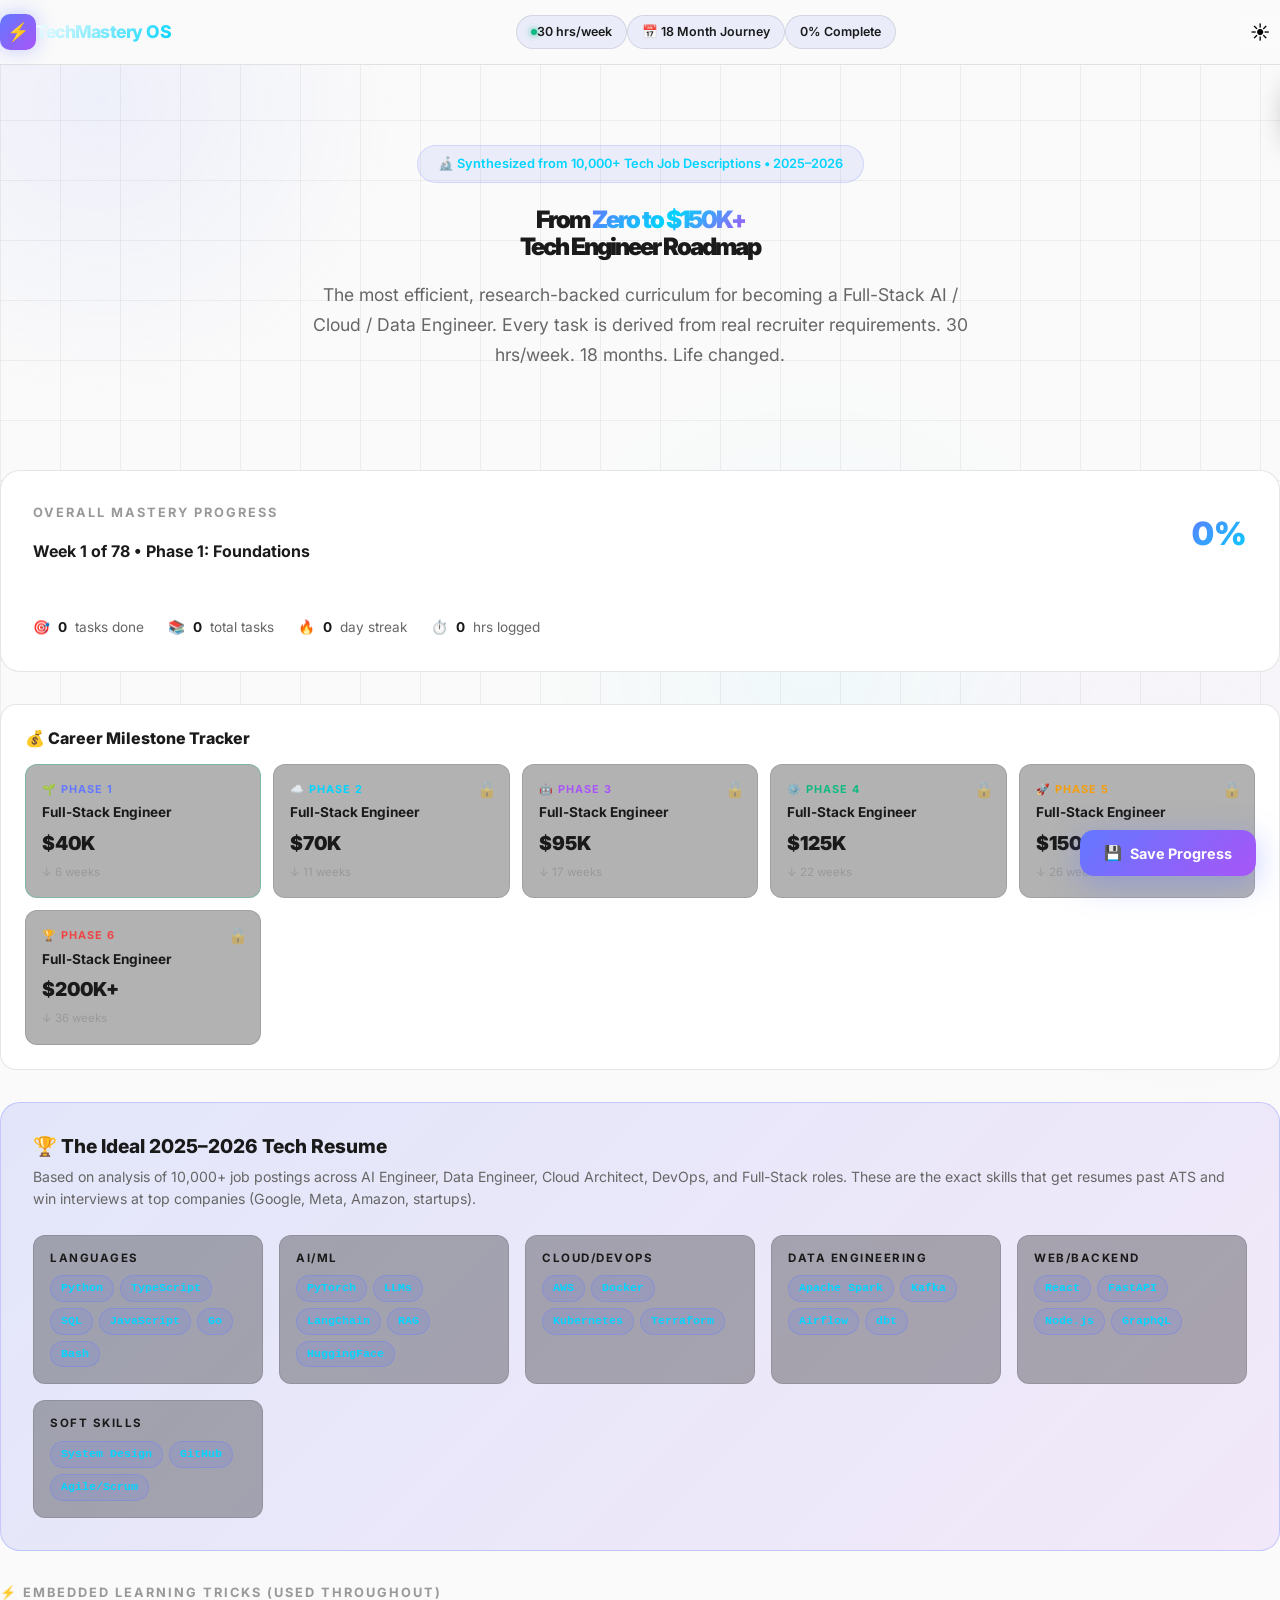
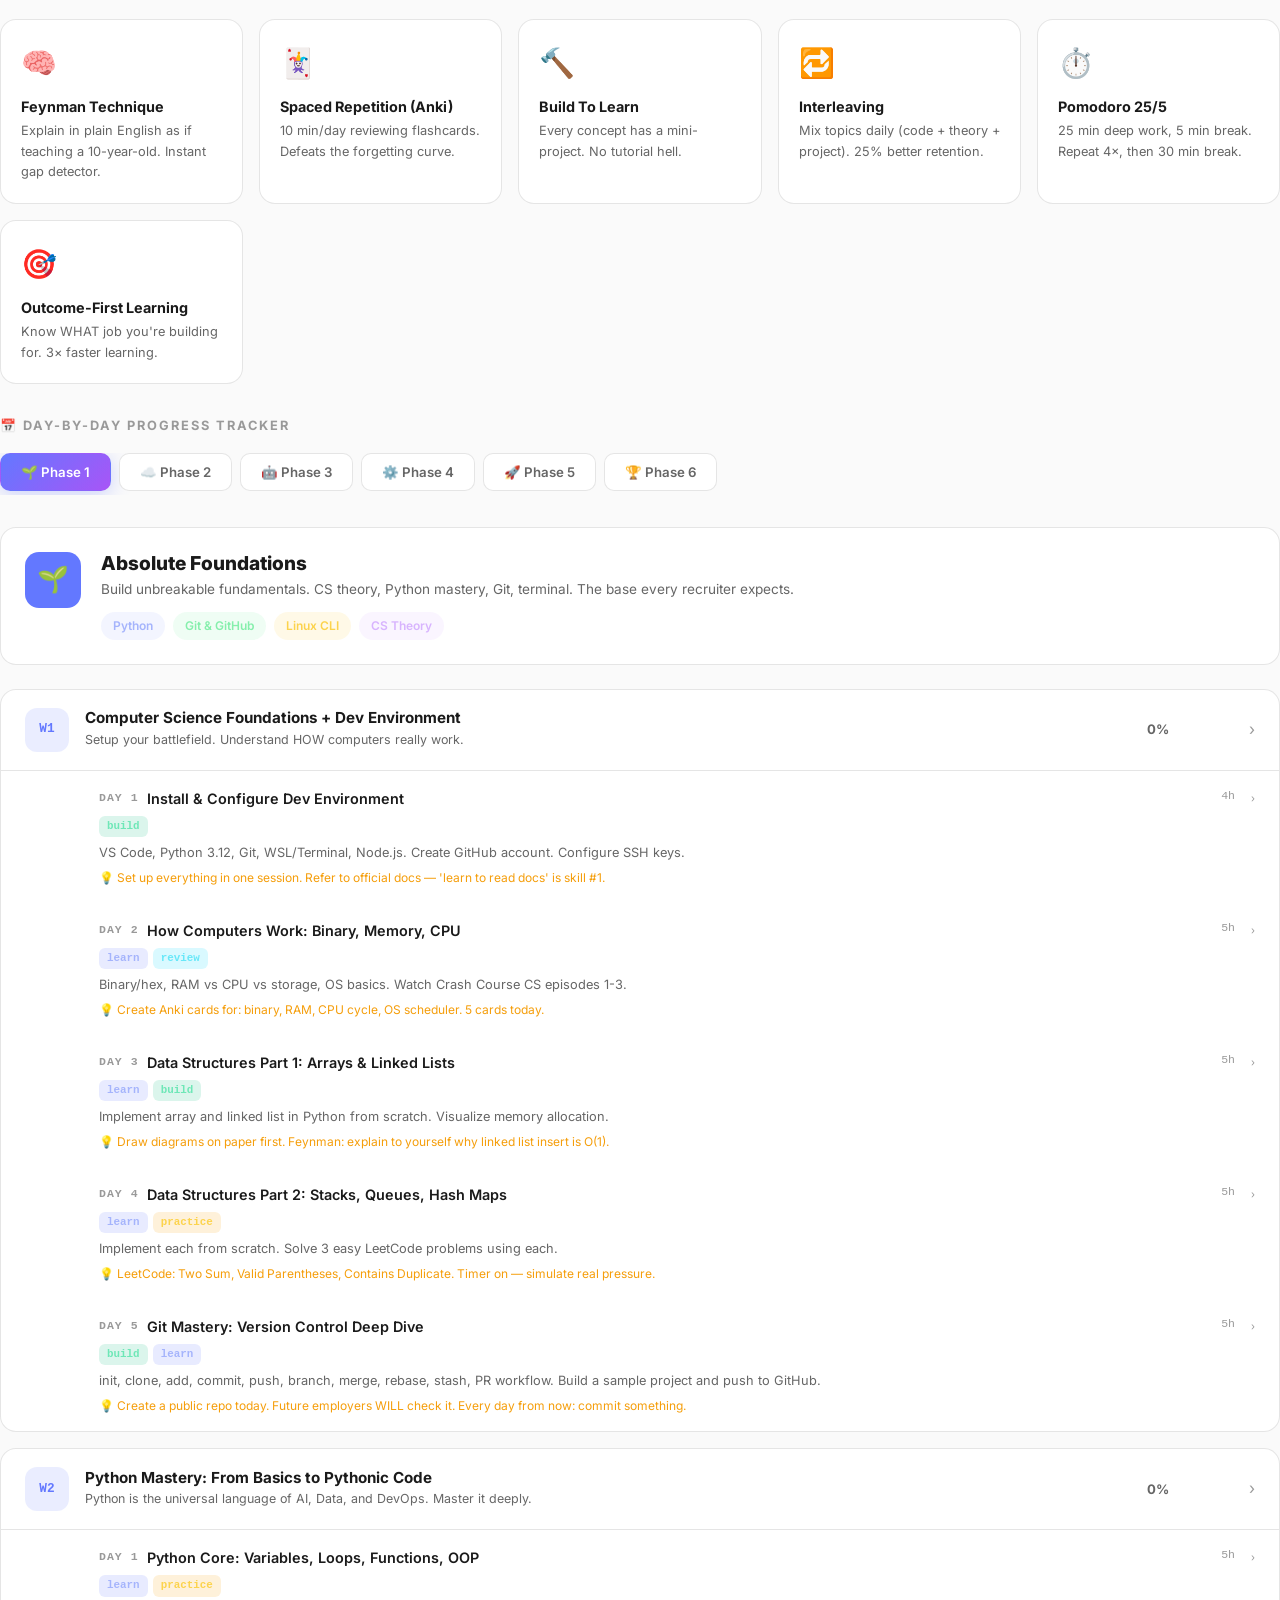
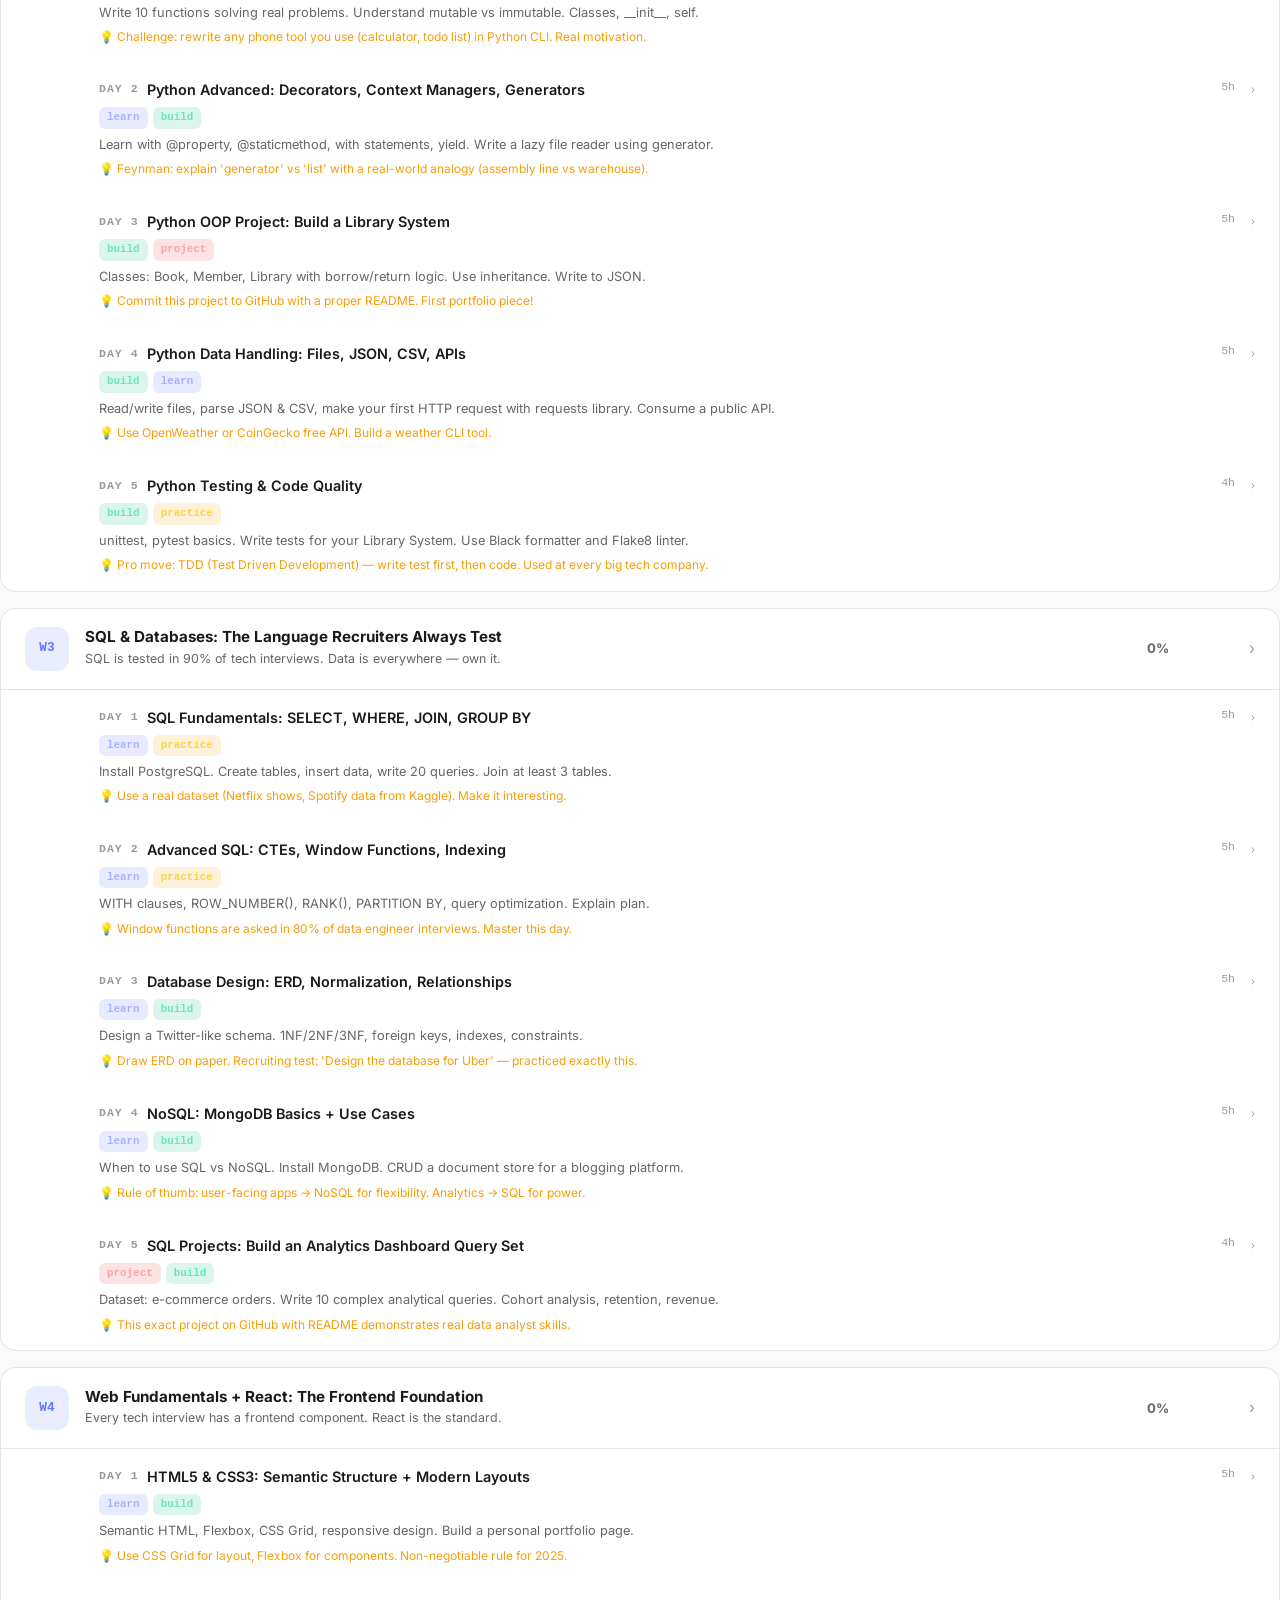
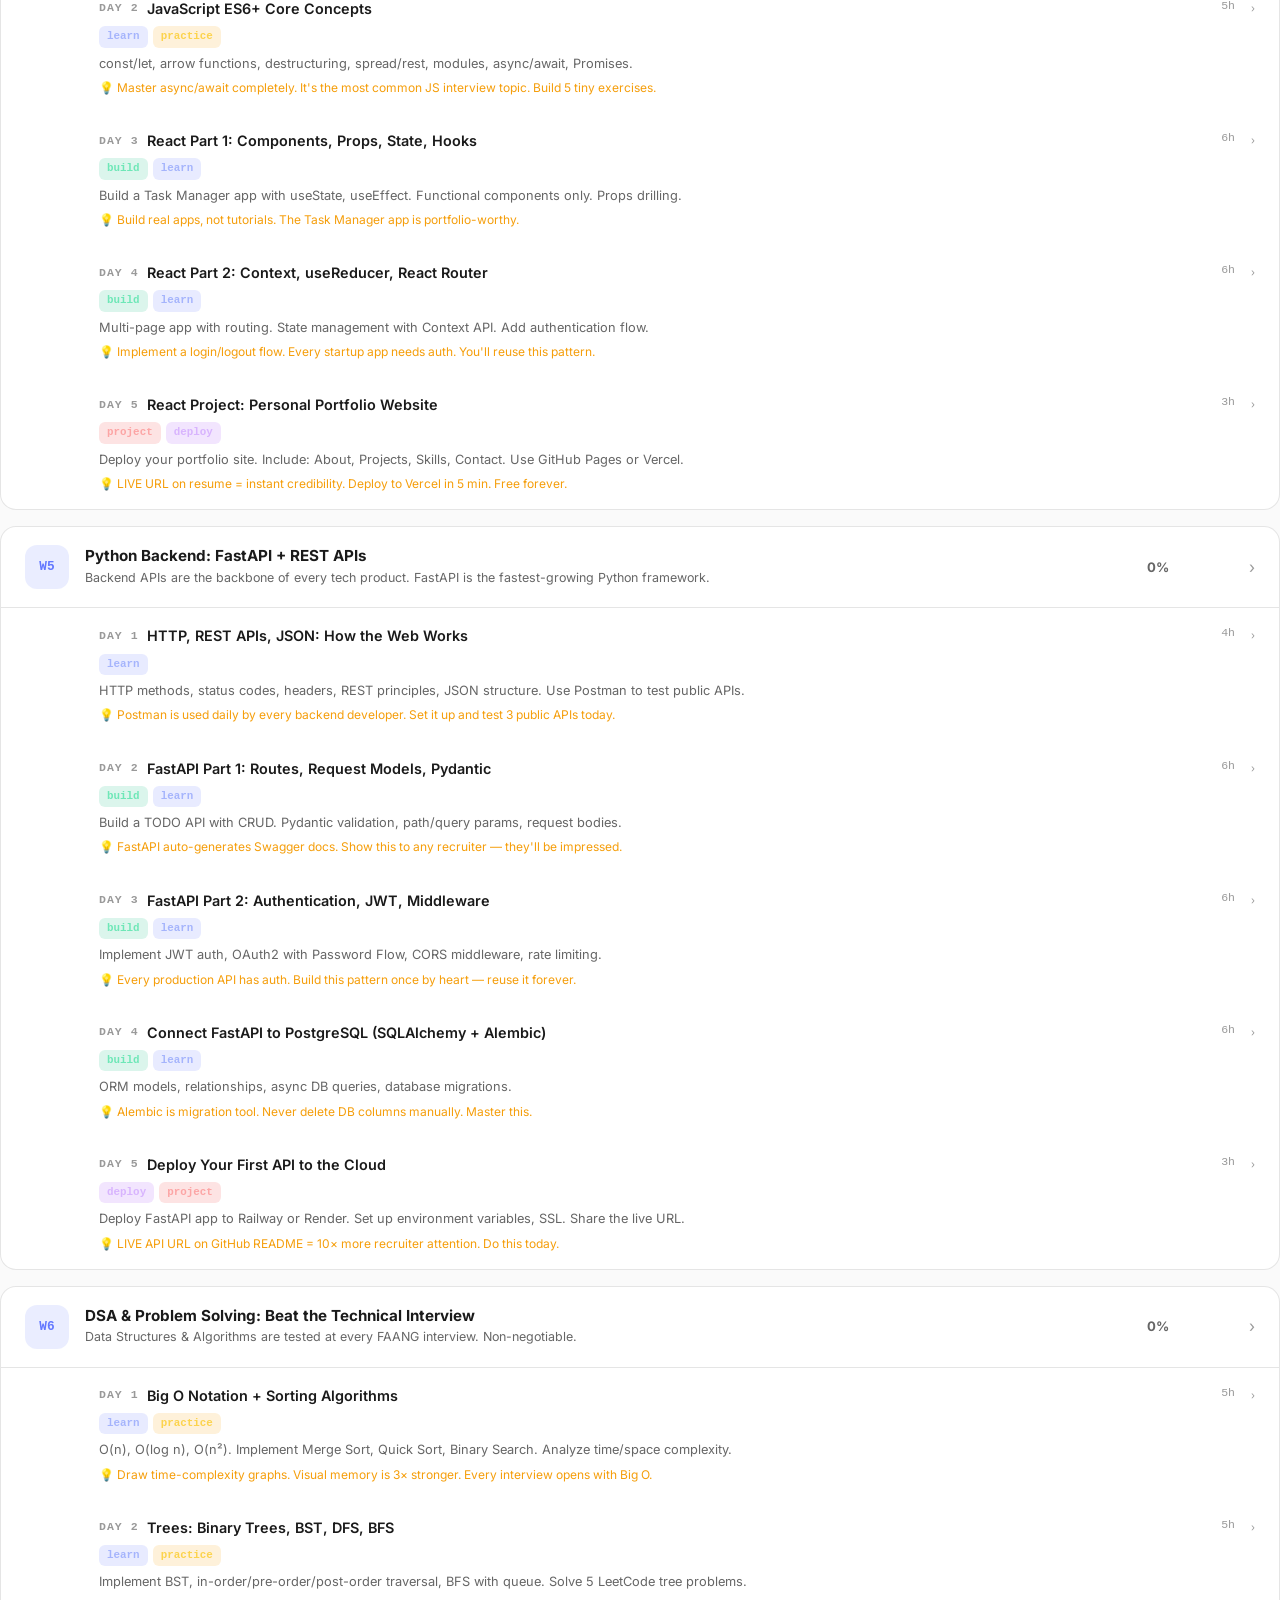
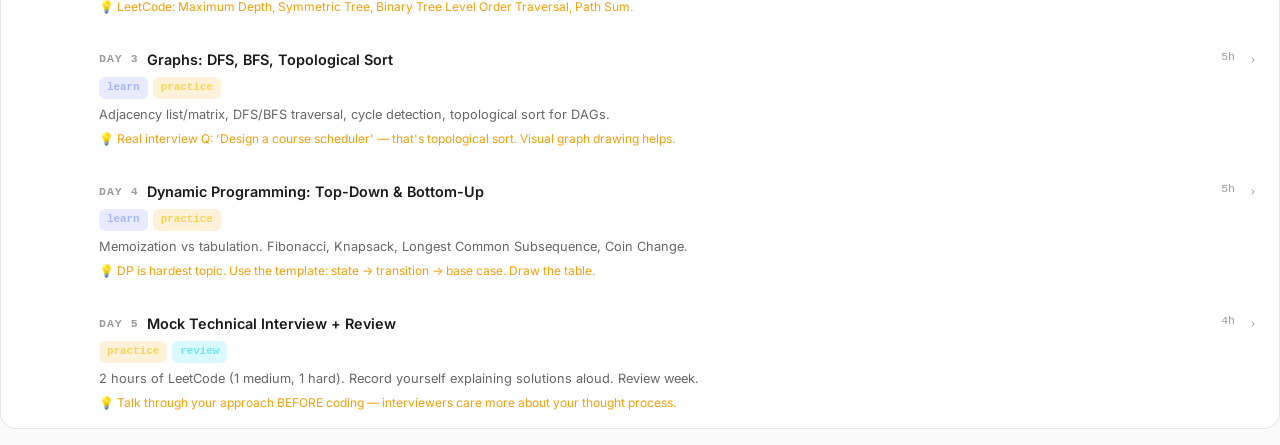
==== commit 115de23b: "fix: restore refactored tracker loading and initialization Agent-Logs-Url: https://github.com/BRAJPA" ====
--- a/index.html
+++ b/index.html
@@ -109,9 +109,10 @@
 </button>
 
 <!-- Scripts -->
-<script src="js/utils.js"></script>
-<script src="js/storage.js"></script>
-<script src="js/ui.js"></script>
-<script src="js/tracker.js"></script>
+<script src="utils.js"></script>
+<script src="storage.js"></script>
+<script src="ui.js"></script>
+<script src="phases-data.js"></script>
+<script src="tracker.js"></script>
 </body>
 </html>
